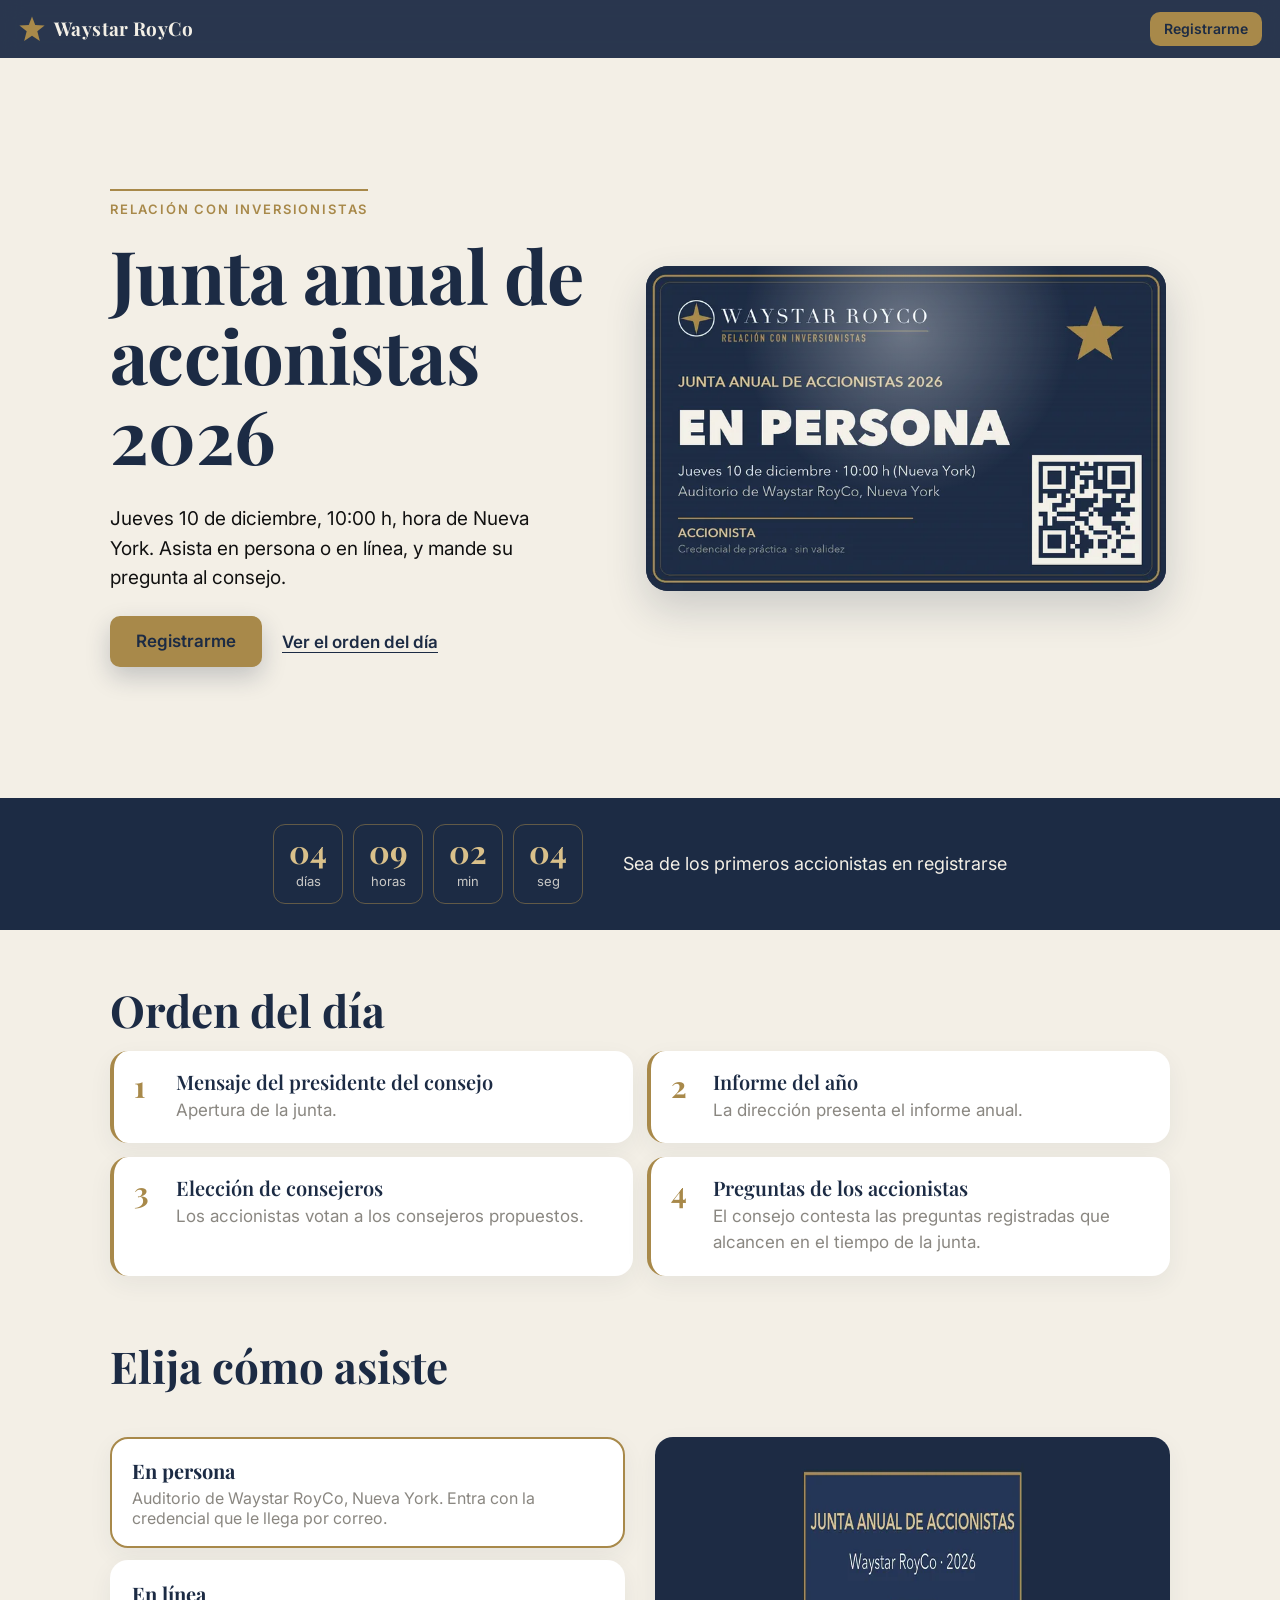
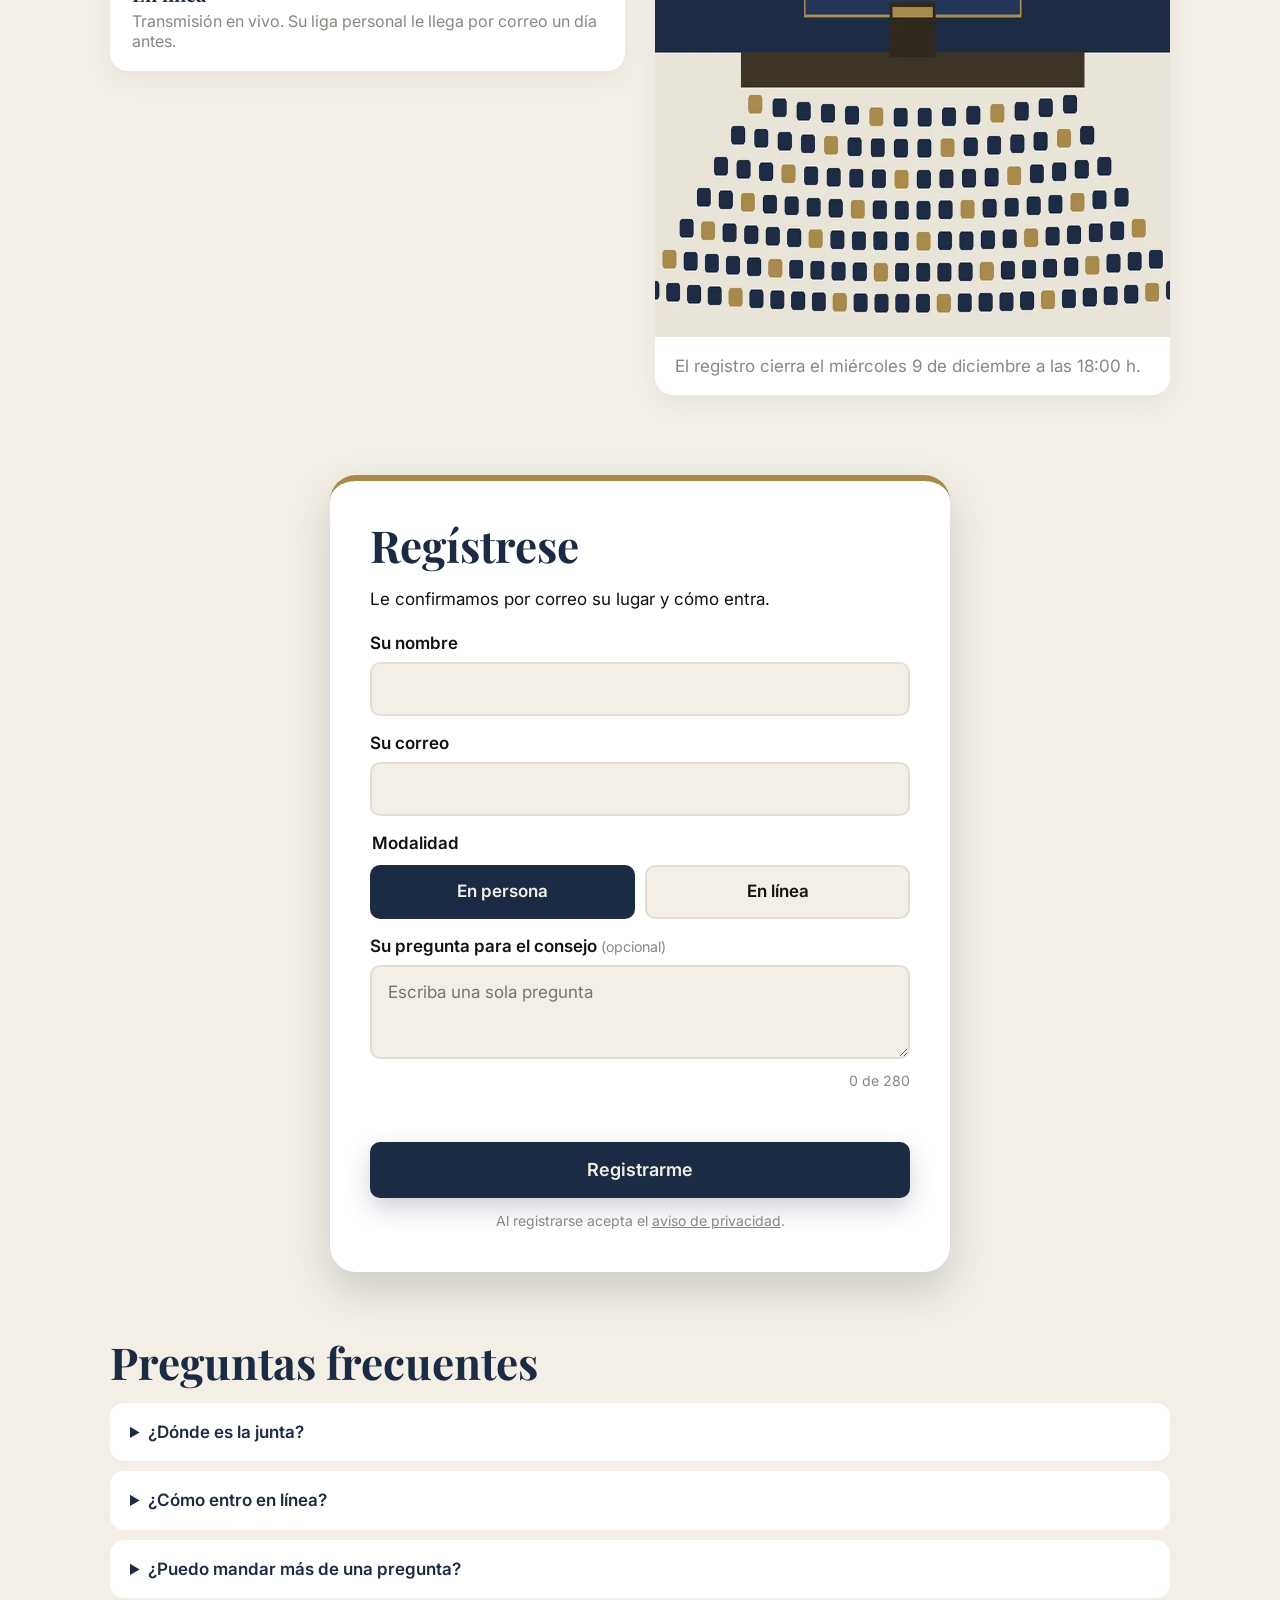
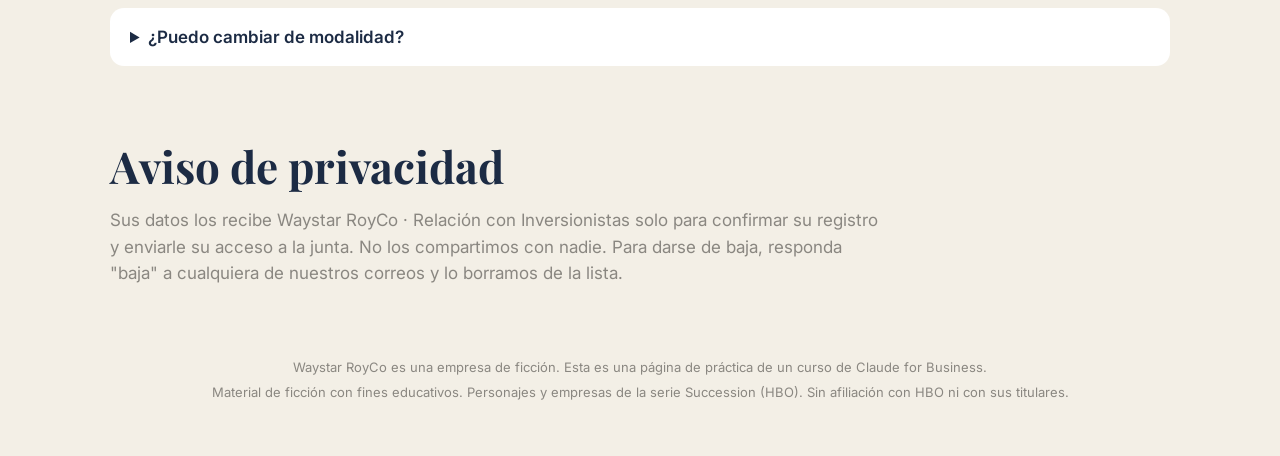
==== respaldo/sitio/index.html @ 689e47e1 "Plantilla del registro a la junta de accionistas (Sesión 7, Actividad 1) Página de registro de Wayst" ====
<!doctype html>
<html lang="es">
<head>
  <meta charset="utf-8">
  <meta name="viewport" content="width=device-width, initial-scale=1, viewport-fit=cover">
  <title>Junta anual de accionistas · Waystar RoyCo</title>
  <meta name="description" content="Junta anual de accionistas de Waystar RoyCo, jueves 10 de diciembre de 2026. Regístrese en persona o en línea.">
  <meta name="theme-color" content="#1C2B44">
  <meta property="og:title" content="Junta anual de accionistas · Waystar RoyCo">
  <meta property="og:description" content="Jueves 10 de diciembre, 10:00 h, hora de Nueva York. Regístrese en persona o en línea.">
  <meta property="og:image" content="img/credencial-persona.webp">
  <link rel="preconnect" href="https://fonts.googleapis.com">
  <link rel="preconnect" href="https://fonts.gstatic.com" crossorigin>
  <link href="https://fonts.googleapis.com/css2?family=Inter:wght@400;600&family=Playfair+Display:wght@600;700&display=swap" rel="stylesheet">
  <link rel="preload" as="image" href="img/credencial-persona.webp">
  <link rel="stylesheet" href="estilos.css">
</head>
<body>
  <header class="barra">
    <a class="marca" href="#inicio" aria-label="Waystar RoyCo, Relación con Inversionistas">
      <svg class="estrella" viewBox="0 0 40 40" aria-hidden="true"><path fill="#A8894A" d="M20 2l4.6 12.4L38 15l-10.4 8.3L31.2 37 20 29.6 8.8 37l3.6-13.7L2 15l13.4-.6z"/></svg>
      <span>Waystar RoyCo</span>
    </a>
    <a class="btn chico" href="#registro">Registrarme</a>
  </header>

  <main>
    <section id="inicio" class="portada">
      <div class="texto-portada">
        <p class="etiqueta">Relación con Inversionistas</p>
        <h1>Junta anual de accionistas 2026</h1>
        <p class="bajada">Jueves 10 de diciembre, 10:00 h, hora de Nueva York. Asista en persona o en línea, y mande su pregunta al consejo.</p>
        <div class="acciones">
          <a class="btn" href="#registro">Registrarme</a>
          <a class="enlace" href="#orden">Ver el orden del día</a>
        </div>
      </div>
      <div class="escena" id="escena">
        <div class="tarjeta3d" id="tarjeta3d">
          <img id="credencial" src="img/credencial-persona.webp" width="800" height="500" alt="Credencial de accionista de Waystar RoyCo para asistir en persona">
          <div class="brillo" aria-hidden="true"></div>
        </div>
      </div>
    </section>

    <section class="cinta" aria-label="Cuenta regresiva y registro">
      <div class="reloj" id="reloj" aria-live="off">
        <div><b id="r-dias">00</b><span>días</span></div>
        <div><b id="r-horas">00</b><span>horas</span></div>
        <div><b id="r-min">00</b><span>min</span></div>
        <div><b id="r-seg">00</b><span>seg</span></div>
      </div>
      <p class="lista" id="lista" aria-live="polite">Ya hay <b id="cuantos">…</b> accionistas registrados</p>
    </section>

    <section class="seccion" id="orden">
      <h2>Orden del día</h2>
      <ol class="puntos">
        <li class="punto aparece"><span class="num">1</span><div><h3>Mensaje del presidente del consejo</h3><p>Apertura de la junta.</p></div></li>
        <li class="punto aparece"><span class="num">2</span><div><h3>Informe del año</h3><p>La dirección presenta el informe anual.</p></div></li>
        <li class="punto aparece"><span class="num">3</span><div><h3>Elección de consejeros</h3><p>Los accionistas votan a los consejeros propuestos.</p></div></li>
        <li class="punto aparece"><span class="num">4</span><div><h3>Preguntas de los accionistas</h3><p>El consejo contesta las preguntas registradas que alcancen en el tiempo de la junta.</p></div></li>
      </ol>
    </section>

    <section class="seccion modalidades" id="modalidad">
      <h2>Elija cómo asiste</h2>
      <div class="selector" role="radiogroup" aria-label="Modalidad de asistencia">
        <button class="opcion activa" role="radio" aria-checked="true" data-valor="En persona" data-img="img/credencial-persona.webp">
          <b>En persona</b><span>Auditorio de Waystar RoyCo, Nueva York. Entra con la credencial que le llega por correo.</span></button>
        <button class="opcion" role="radio" aria-checked="false" data-valor="En línea" data-img="img/credencial-linea.webp">
          <b>En línea</b><span>Transmisión en vivo. Su liga personal le llega por correo un día antes.</span></button>
      </div>
      <figure class="sala aparece">
        <img src="img/sala.webp" width="900" height="500" loading="lazy" alt="Ilustración del auditorio de Waystar RoyCo con el escenario y las butacas">
        <figcaption>El registro cierra el miércoles 9 de diciembre a las 18:00 h.</figcaption>
      </figure>
    </section>

    <section class="seccion registro" id="registro">
      <div class="caja-registro">
        <h2>Regístrese</h2>
        <p>Le confirmamos por correo su lugar y cómo entra.</p>
        <form id="forma" novalidate>
          <label>Su nombre<input id="nombre" name="nombre" autocomplete="name" maxlength="80" required></label>
          <label>Su correo<input id="correo" name="correo" type="email" inputmode="email" autocomplete="email" maxlength="120" required></label>
          <fieldset>
            <legend>Modalidad</legend>
            <div class="dos">
              <label><input type="radio" name="modalidad" value="En persona" checked><span>En persona</span></label>
              <label><input type="radio" name="modalidad" value="En línea"><span>En línea</span></label>
            </div>
          </fieldset>
          <label>Su pregunta para el consejo <small>(opcional)</small>
            <textarea id="pregunta" name="pregunta" rows="3" maxlength="280" placeholder="Escriba una sola pregunta"></textarea>
            <small class="cuenta" id="cuenta">0 de 280</small></label>
          <p class="mensaje" id="mensaje" role="status"></p>
          <button class="btn grande" id="enviar" type="submit">Registrarme</button>
          <p class="privacidad">Al registrarse acepta el <a href="#aviso">aviso de privacidad</a>.</p>
        </form>
        <div class="gracias" id="gracias" hidden>
          <div class="sello-ok" aria-hidden="true">✓</div>
          <h2 id="gracias-titulo">Su registro quedó</h2>
          <p>En unos minutos le llega su confirmación por correo. Revise también su carpeta de spam.</p>
        </div>
      </div>
    </section>

    <section class="seccion" id="preguntas">
      <h2>Preguntas frecuentes</h2>
      <details><summary>¿Dónde es la junta?</summary><p>En el auditorio de Waystar RoyCo, en Nueva York, y en transmisión en vivo para quien se registre en línea.</p></details>
      <details><summary>¿Cómo entro en línea?</summary><p>Un día antes le llega por correo su liga personal. No la comparta: es solo para usted.</p></details>
      <details><summary>¿Puedo mandar más de una pregunta?</summary><p>Una por persona, de máximo 280 caracteres. El consejo contesta en la junta las que alcancen; las demás, por correo.</p></details>
      <details><summary>¿Puedo cambiar de modalidad?</summary><p>Sí. Responda al correo de confirmación con la modalidad nueva antes de que cierre el registro.</p></details>
    </section>

    <section class="seccion aviso" id="aviso">
      <h2>Aviso de privacidad</h2>
      <p>Sus datos los recibe Waystar RoyCo · Relación con Inversionistas solo para confirmar su registro y enviarle su acceso a la junta. No los compartimos con nadie. Para darse de baja, responda "baja" a cualquiera de nuestros correos y lo borramos de la lista.</p>
    </section>
  </main>

  <footer class="pie">
    <p>Waystar RoyCo es una empresa de ficción. Esta es una página de práctica de un curso de Claude for Business.</p>
    <p>Material de ficción con fines educativos. Personajes y empresas de la serie Succession (HBO). Sin afiliación con HBO ni con sus titulares.</p>
  </footer>

  <canvas id="confeti" aria-hidden="true"></canvas>
  <script src="config.js"></script>
  <script src="app.js" defer></script>
</body>
</html>
---- respaldo/sitio/estilos.css ----
:root {
  --marino: #1C2B44;
  --marino-2: #2A3D5E;
  --oro: #A8894A;
  --oro-2: #D9C08A;
  --hueso: #F3EFE6;
  --tinta: #111111;
  --gris: #8A8781;
  --sello: #B3261E;
  --radio: 18px;
  --sombra: 0 18px 40px rgba(28, 43, 68, .18);
}
* { box-sizing: border-box; }
html { scroll-behavior: smooth; -webkit-text-size-adjust: 100%; }
body { margin: 0; background: var(--hueso); color: var(--tinta); font: 17px/1.55 "Inter", system-ui, sans-serif; overflow-x: hidden; }
img { max-width: 100%; display: block; }
h1, h2, h3 { font-family: "Playfair Display", Georgia, serif; line-height: 1.08; margin: 0 0 .4em; color: var(--marino); }
h1 { font-weight: 700; font-size: clamp(38px, 10vw, 74px); letter-spacing: -.01em; }
h2 { font-weight: 700; font-size: clamp(28px, 6.5vw, 44px); }
h3 { font-weight: 600; font-size: 20px; }
a { color: inherit; }

.barra {
  position: sticky; top: 0; z-index: 10; display: flex; align-items: center; justify-content: space-between;
  padding: 12px 18px; background: rgba(28, 43, 68, .94); color: var(--hueso); backdrop-filter: blur(10px); -webkit-backdrop-filter: blur(10px);
}
.marca { display: flex; align-items: center; gap: 8px; text-decoration: none; font-family: "Playfair Display", serif; font-weight: 700; font-size: 19px; letter-spacing: .02em; }
.estrella { width: 28px; height: 28px; }

.btn {
  display: inline-flex; align-items: center; justify-content: center; gap: 8px; border: 0; cursor: pointer;
  background: var(--oro); color: var(--marino); font: 600 17px/1 "Inter", sans-serif; text-decoration: none;
  padding: 17px 26px; border-radius: 10px; box-shadow: 0 10px 24px rgba(28, 43, 68, .22);
  transition: transform .15s ease, box-shadow .15s ease, background .2s;
}
.btn:hover { transform: translateY(-2px); box-shadow: 0 14px 30px rgba(28, 43, 68, .28); }
.btn:active { transform: scale(.97); }
.btn.chico { padding: 10px 14px; font-size: 14px; box-shadow: none; }
.btn.grande { width: 100%; padding: 19px; font-size: 18px; background: var(--marino); color: var(--hueso); }
.btn[disabled] { opacity: .6; cursor: default; transform: none; }
.enlace { font-weight: 600; text-underline-offset: 4px; color: var(--marino); }

.portada { position: relative; padding: 34px 20px 40px; display: grid; gap: 30px; max-width: 1100px; margin: 0 auto; }
.etiqueta { display: inline-block; border-top: 2px solid var(--oro); color: var(--oro); font-weight: 600; font-size: 13px; letter-spacing: .14em; text-transform: uppercase; padding-top: 8px; margin: 0 0 16px; }
.bajada { font-size: 19px; max-width: 36ch; margin: 0 0 24px; }
.acciones { display: flex; align-items: center; gap: 20px; flex-wrap: wrap; }

.escena { position: relative; perspective: 1000px; display: grid; place-items: center; padding: 10px 0; }
.tarjeta3d {
  position: relative; width: min(88vw, 520px); aspect-ratio: 8 / 5; border-radius: 22px; overflow: hidden;
  background: var(--marino); box-shadow: var(--sombra);
  transform-style: preserve-3d; transform: rotateX(var(--rx, 0deg)) rotateY(var(--ry, 0deg)); transition: transform .12s ease-out;
}
.tarjeta3d img { width: 100%; height: 100%; object-fit: cover; transform: translateZ(30px) scale(1.02); transition: opacity .35s ease; }
.tarjeta3d img.cambiando { opacity: 0; }
.brillo {
  position: absolute; inset: 0; pointer-events: none;
  background: radial-gradient(circle at var(--gx, 50%) var(--gy, 20%), rgba(255, 255, 255, .35), rgba(255, 255, 255, 0) 45%);
}

.cinta { background: var(--marino); color: var(--hueso); padding: 26px 20px; display: grid; gap: 14px; justify-items: center; margin-top: 20px; }
.reloj { display: flex; gap: 10px; }
.reloj div { border: 1px solid rgba(168, 137, 74, .5); border-radius: 12px; padding: 10px 12px; min-width: 70px; text-align: center; }
.reloj b { display: block; font-family: "Playfair Display", serif; font-size: 32px; line-height: 1; color: var(--oro-2); font-variant-numeric: tabular-nums; }
.reloj span { font-size: 13px; opacity: .8; }
.lista { margin: 0; font-size: 18px; text-align: center; }
.lista b { color: var(--oro-2); font-size: 24px; font-variant-numeric: tabular-nums; }

.seccion { max-width: 1100px; margin: 0 auto; padding: 56px 20px 10px; }
.puntos { list-style: none; padding: 0; margin: 0; display: grid; gap: 14px; }
.punto { display: flex; gap: 16px; align-items: flex-start; background: #fff; border-radius: var(--radio); padding: 20px; border-left: 4px solid var(--oro); box-shadow: 0 8px 24px rgba(28, 43, 68, .06); }
.punto .num { font-family: "Playfair Display", serif; font-weight: 700; font-size: 30px; color: var(--oro); line-height: 1; min-width: 26px; }
.punto h3 { margin-bottom: 4px; }
.punto p { margin: 0; color: var(--gris); }

.selector { display: grid; gap: 12px; margin-bottom: 22px; }
.opcion { text-align: left; display: grid; gap: 4px; border: 2px solid transparent; background: #fff; border-radius: var(--radio); padding: 18px 20px; font: 16px "Inter", sans-serif; color: var(--tinta); cursor: pointer; box-shadow: 0 8px 24px rgba(28, 43, 68, .06); }
.opcion b { font-family: "Playfair Display", serif; font-size: 20px; color: var(--marino); }
.opcion span { color: var(--gris); }
.opcion.activa { border-color: var(--oro); }
.sala { margin: 0; background: #fff; border-radius: var(--radio); overflow: hidden; box-shadow: 0 8px 24px rgba(28, 43, 68, .06); }
.sala figcaption { padding: 16px 20px; color: var(--gris); }

.registro { padding-top: 70px; }
.caja-registro { background: #fff; border-radius: 26px; padding: 30px 22px; box-shadow: var(--sombra); border-top: 6px solid var(--oro); }
form label { display: block; font-weight: 600; margin: 14px 0; }
form small { font-weight: 400; color: var(--gris); }
input, textarea { width: 100%; margin-top: 6px; font: 17px "Inter", sans-serif; padding: 15px 16px; border-radius: 10px; border: 2px solid #E3DED3; background: var(--hueso); color: var(--tinta); resize: vertical; }
input:focus, textarea:focus { outline: none; border-color: var(--oro); }
input[aria-invalid="true"], textarea[aria-invalid="true"] { border-color: var(--sello); }
.cuenta { display: block; text-align: right; margin-top: 4px; }
fieldset { border: 0; padding: 0; margin: 14px 0; }
legend { font-weight: 600; margin-bottom: 8px; }
.dos { display: flex; gap: 10px; }
.dos label { margin: 0; flex: 1; }
.dos input { position: absolute; opacity: 0; width: 1px; height: 1px; }
.dos span { display: grid; place-items: center; height: 54px; border-radius: 10px; background: var(--hueso); font-weight: 600; cursor: pointer; border: 2px solid #E3DED3; }
.dos input:checked + span { background: var(--marino); color: var(--hueso); border-color: var(--marino); }
.dos input:focus-visible + span { border-color: var(--oro); }
.mensaje { min-height: 1.4em; font-weight: 600; color: var(--sello); margin: 6px 0 12px; }
.privacidad { font-size: 14px; color: var(--gris); text-align: center; margin: 12px 0 0; }
.gracias { text-align: center; padding: 20px 0; animation: entrar .6s ease; }
.sello-ok { display: inline-grid; place-items: center; width: 84px; height: 84px; border-radius: 50%; border: 3px solid var(--oro); color: var(--oro); font-size: 44px; margin-bottom: 10px; }
@keyframes entrar { from { opacity: 0; transform: translateY(16px) scale(.96); } }

details { background: #fff; border-radius: 14px; padding: 16px 20px; margin: 10px 0; }
summary { font-weight: 600; cursor: pointer; color: var(--marino); }
details p { margin: 10px 0 0; color: var(--gris); }
.aviso p { color: var(--gris); max-width: 70ch; }
.pie { text-align: center; color: var(--gris); font-size: 13px; padding: 40px 20px 50px; }
.pie p { margin: 4px 0; }

.aparece { opacity: 0; transform: translateY(24px); transition: opacity .7s ease, transform .7s ease; }
.aparece.visible { opacity: 1; transform: none; }
#confeti { position: fixed; inset: 0; width: 100%; height: 100%; pointer-events: none; z-index: 50; }

@media (min-width: 860px) {
  .portada { grid-template-columns: 1fr 1.05fr; align-items: center; padding-top: 60px; min-height: 80vh; }
  .puntos { grid-template-columns: 1fr 1fr; }
  .modalidades { display: grid; grid-template-columns: 1fr 1fr; gap: 30px; align-items: start; }
  .modalidades h2 { grid-column: 1 / -1; }
  .caja-registro { max-width: 620px; margin: 0 auto; padding: 40px; }
  .cinta { grid-template-columns: auto auto; justify-content: center; gap: 40px; align-items: center; }
}
@media (prefers-reduced-motion: reduce) {
  *, *::before, *::after { animation: none !important; transition: none !important; }
  .aparece { opacity: 1; transform: none; }
}
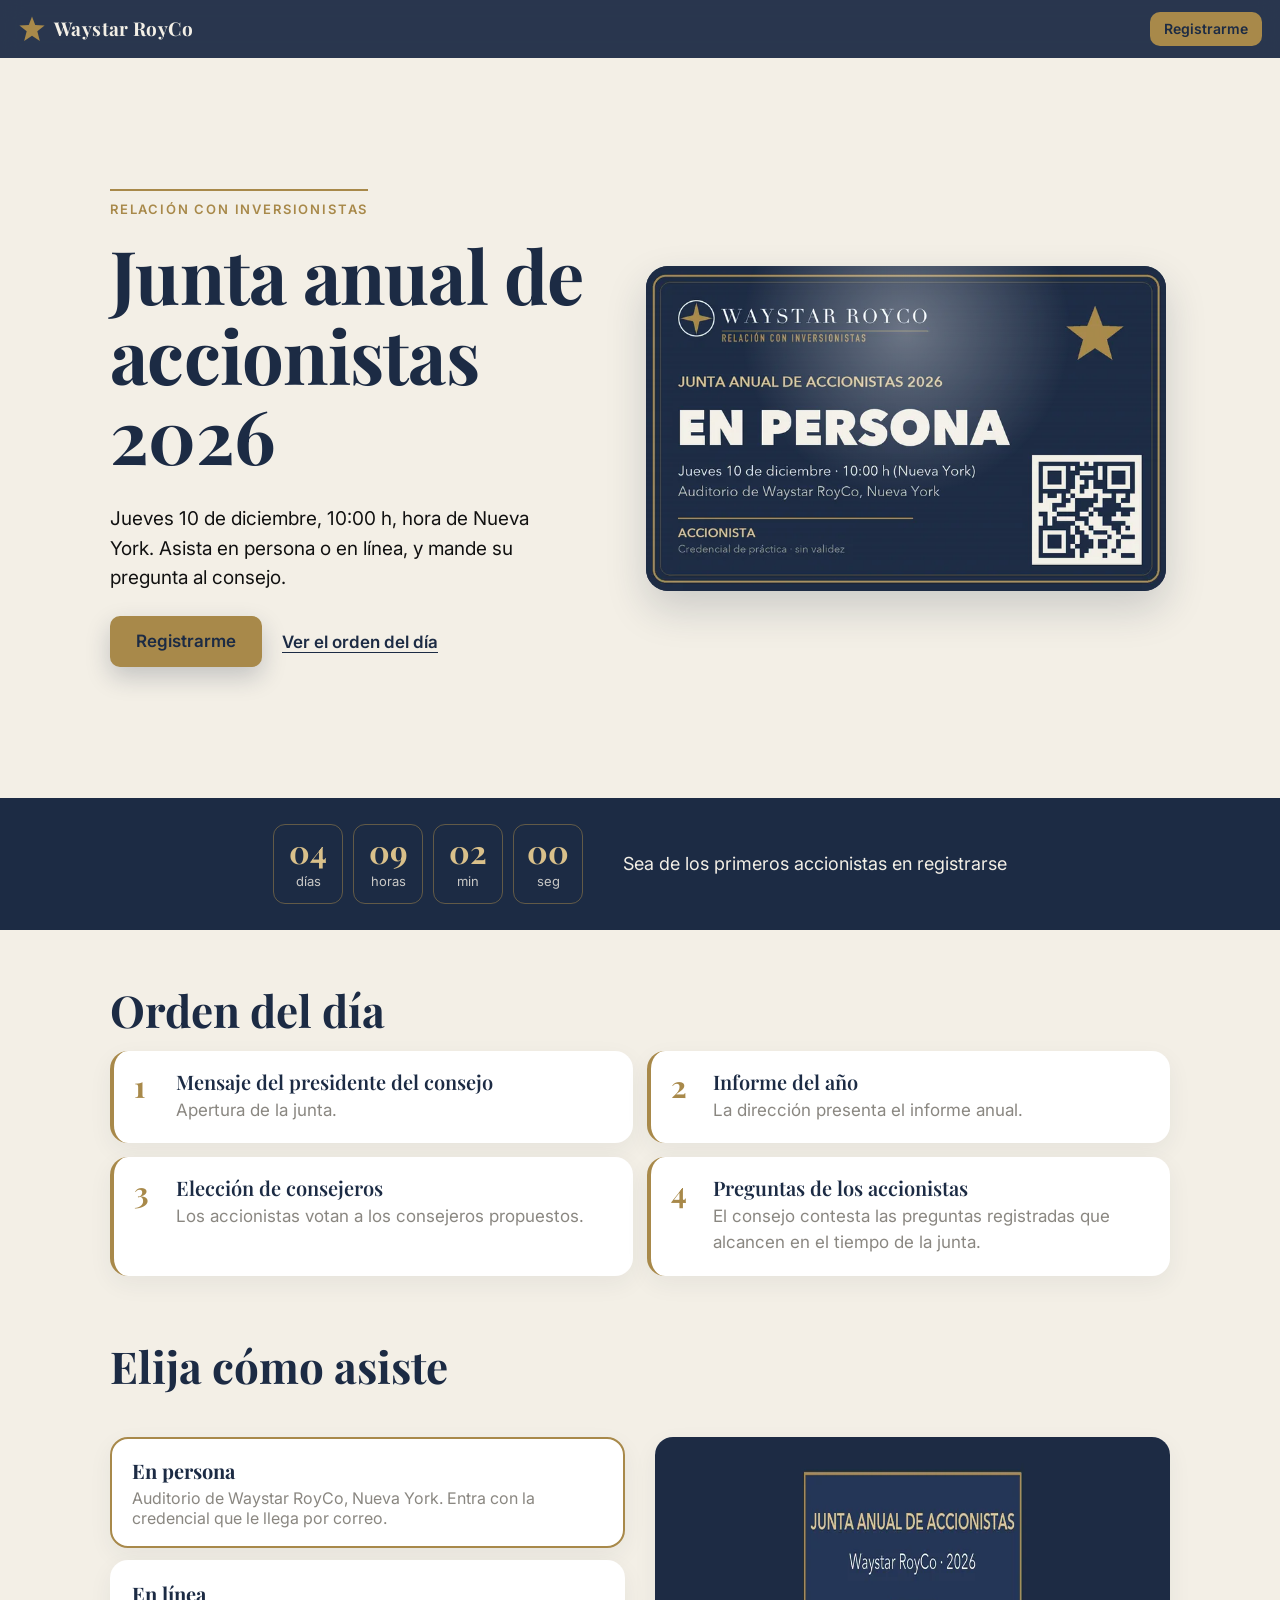
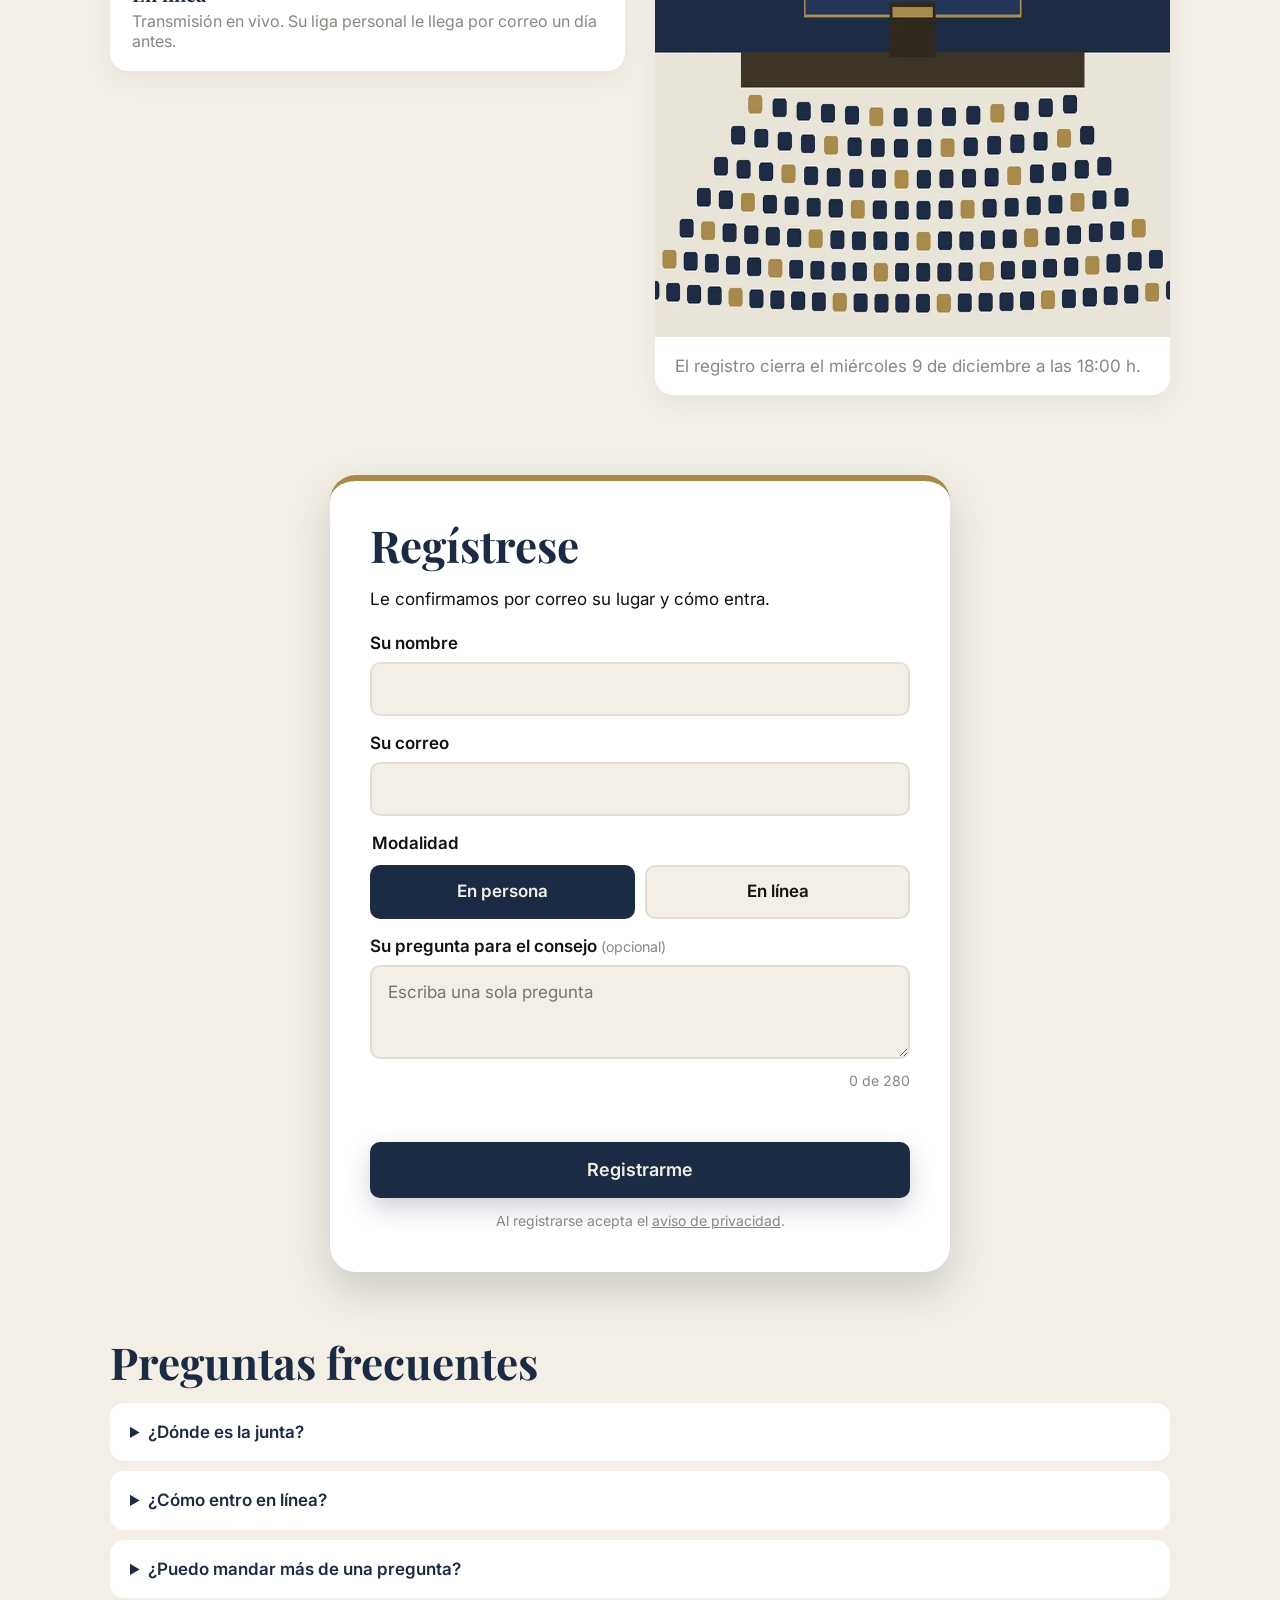
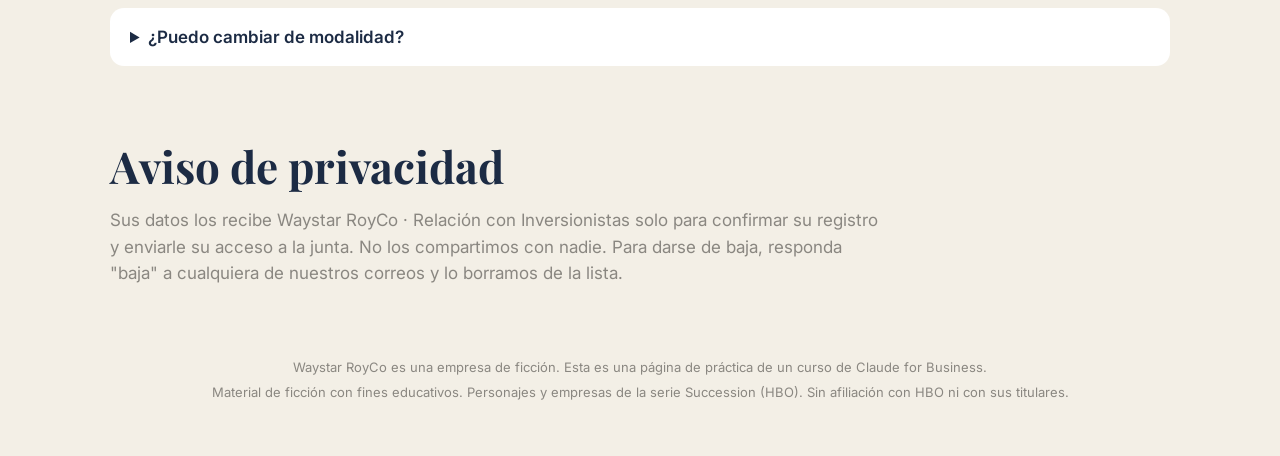
==== commit f6fae380: "Ajustes tras la prueba como alumno - CLAUDE.md: la página dice "Su registro quedó" al registrarse. -" ====
--- a/respaldo/sitio/index.html
+++ b/respaldo/sitio/index.html
@@ -50,7 +50,7 @@
         <div><b id="r-min">00</b><span>min</span></div>
         <div><b id="r-seg">00</b><span>seg</span></div>
       </div>
-      <p class="lista" id="lista" aria-live="polite">Ya hay <b id="cuantos">…</b> accionistas registrados</p>
+      <p class="lista" id="lista" aria-live="polite">Ya hay <b id="cuantos">…</b> <span id="cuantos-txt">accionistas registrados</span></p>
     </section>
 
     <section class="seccion" id="orden">
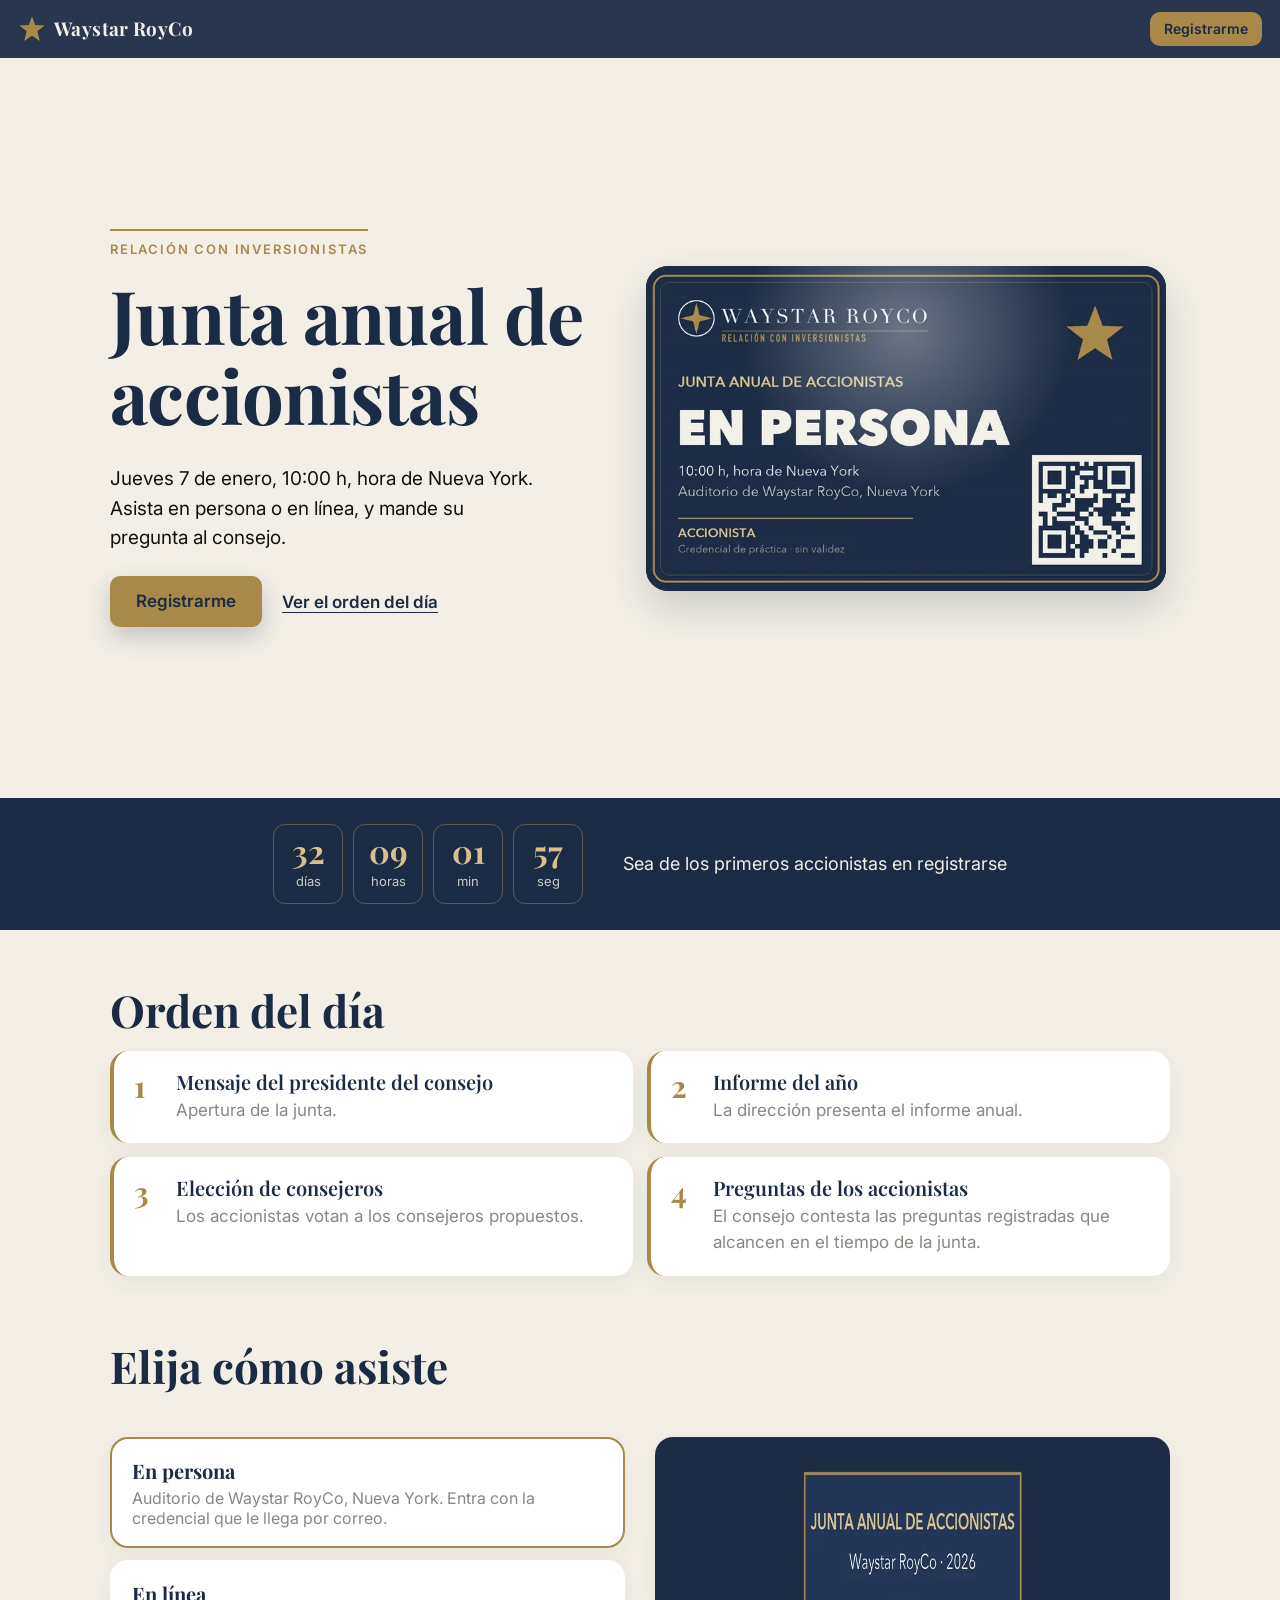
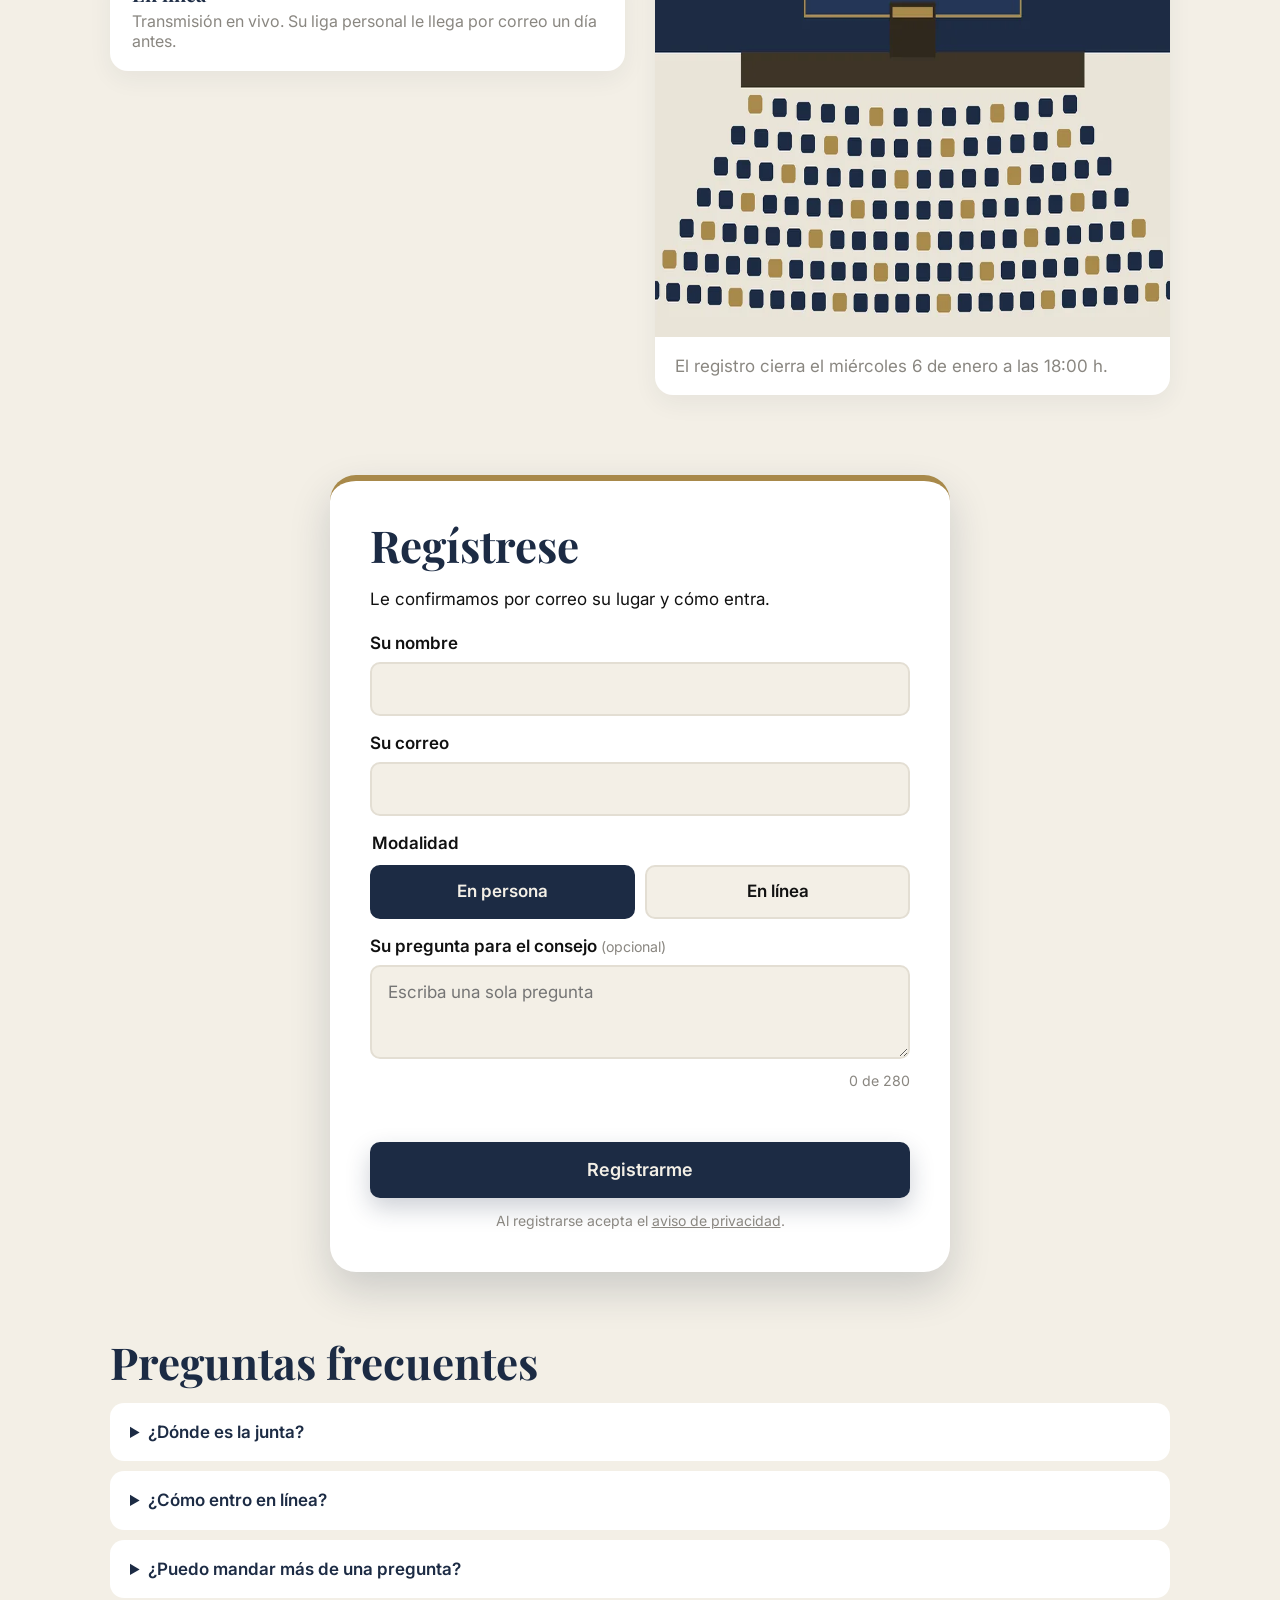
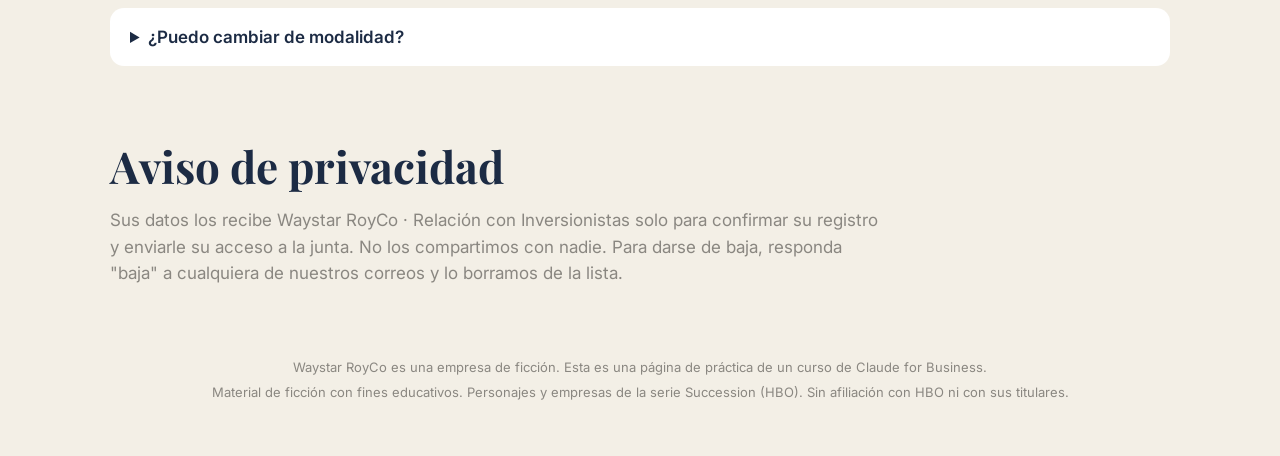
==== commit 017d0f0b: "La junta es atemporal: su fecha la da la base - esquema.sql fija la junta al instalarse (el primer j" ====
--- a/respaldo/sitio/index.html
+++ b/respaldo/sitio/index.html
@@ -4,10 +4,10 @@
   <meta charset="utf-8">
   <meta name="viewport" content="width=device-width, initial-scale=1, viewport-fit=cover">
   <title>Junta anual de accionistas · Waystar RoyCo</title>
-  <meta name="description" content="Junta anual de accionistas de Waystar RoyCo, jueves 10 de diciembre de 2026. Regístrese en persona o en línea.">
+  <meta name="description" content="Junta anual de accionistas de Waystar RoyCo. Regístrese en persona o en línea.">
   <meta name="theme-color" content="#1C2B44">
   <meta property="og:title" content="Junta anual de accionistas · Waystar RoyCo">
-  <meta property="og:description" content="Jueves 10 de diciembre, 10:00 h, hora de Nueva York. Regístrese en persona o en línea.">
+  <meta property="og:description" content="10:00 h, hora de Nueva York. Regístrese en persona o en línea.">
   <meta property="og:image" content="img/credencial-persona.webp">
   <link rel="preconnect" href="https://fonts.googleapis.com">
   <link rel="preconnect" href="https://fonts.gstatic.com" crossorigin>
@@ -28,8 +28,8 @@
     <section id="inicio" class="portada">
       <div class="texto-portada">
         <p class="etiqueta">Relación con Inversionistas</p>
-        <h1>Junta anual de accionistas 2026</h1>
-        <p class="bajada">Jueves 10 de diciembre, 10:00 h, hora de Nueva York. Asista en persona o en línea, y mande su pregunta al consejo.</p>
+        <h1>Junta anual de accionistas</h1>
+        <p class="bajada"><span id="fecha-junta">10:00 h, hora de Nueva York</span>. Asista en persona o en línea, y mande su pregunta al consejo.</p>
         <div class="acciones">
           <a class="btn" href="#registro">Registrarme</a>
           <a class="enlace" href="#orden">Ver el orden del día</a>
@@ -73,7 +73,7 @@
       </div>
       <figure class="sala aparece">
         <img src="img/sala.webp" width="900" height="500" loading="lazy" alt="Ilustración del auditorio de Waystar RoyCo con el escenario y las butacas">
-        <figcaption>El registro cierra el miércoles 9 de diciembre a las 18:00 h.</figcaption>
+        <figcaption id="cierre-junta">El registro cierra la víspera de la junta a las 18:00 h.</figcaption>
       </figure>
     </section>
 
